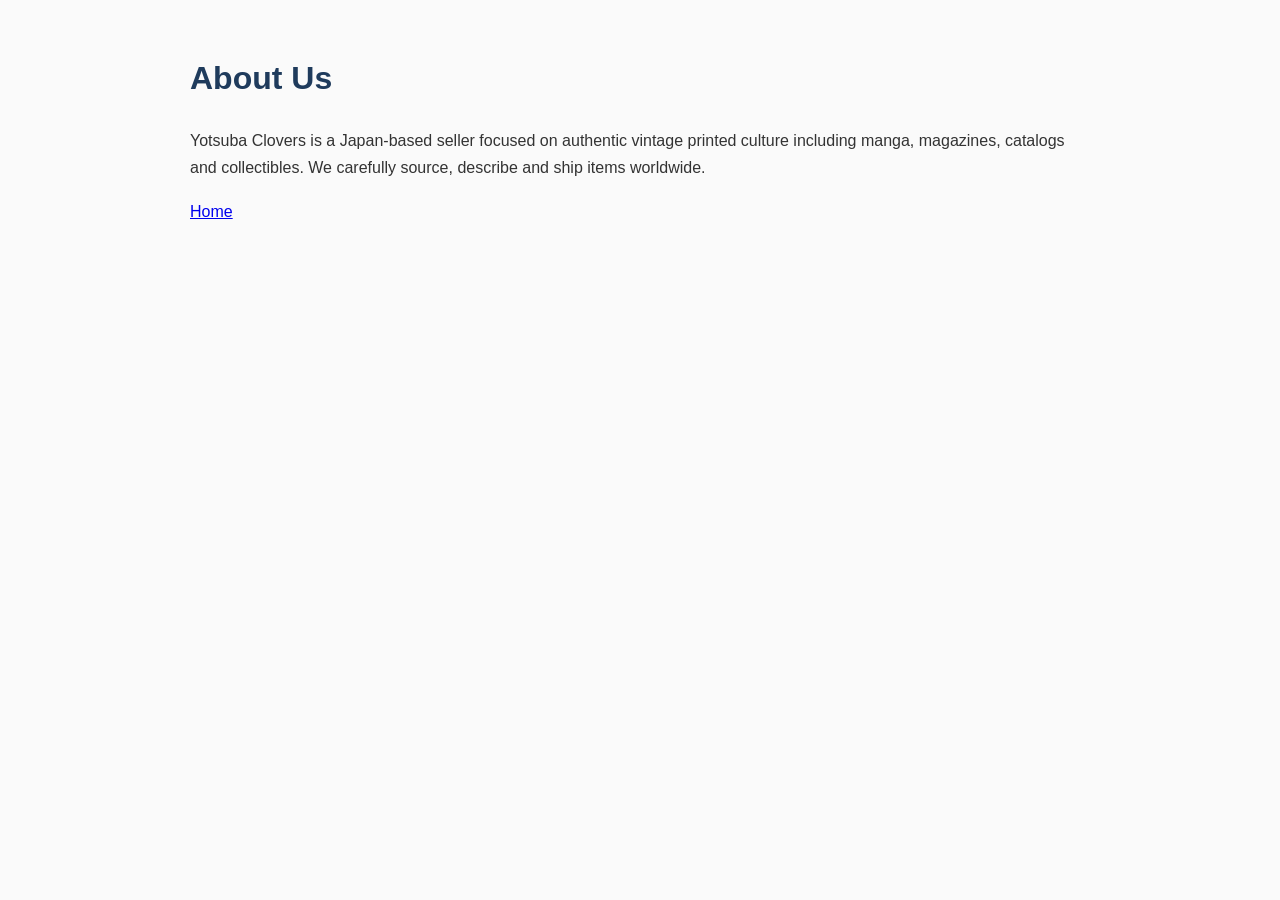
==== about.html @ 0b780a33 "Add files via upload" ====
<!DOCTYPE html><html lang="en"><head><meta charset="UTF-8"><link rel="stylesheet" href="style.css"><title>About</title></head><body><h1>About Us</h1><p>Yotsuba Clovers is a Japan-based seller focused on authentic vintage printed culture including manga, magazines, catalogs and collectibles. We carefully source, describe and ship items worldwide.</p><p><a href="index.html">Home</a></p></body></html>
---- style.css ----
body{font-family:Arial,sans-serif;max-width:900px;margin:auto;padding:30px;line-height:1.7;color:#333;background:#fafafa}header,footer{text-align:center}nav a{text-decoration:none;color:#0b5ed7;margin:0 8px}h1{color:#1f3b5c}main{background:#fff;padding:20px;border-radius:8px;box-shadow:0 1px 4px rgba(0,0,0,.08)}
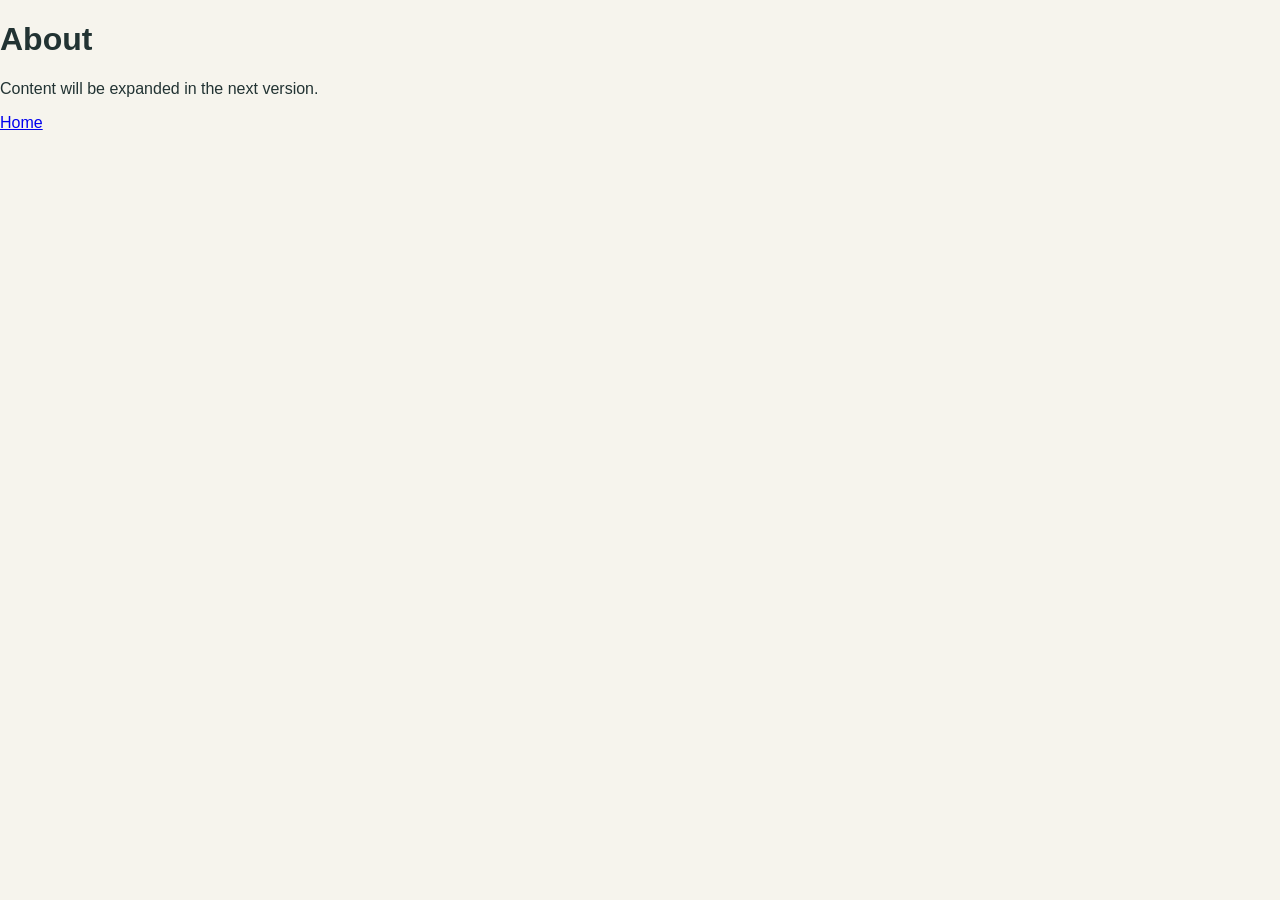
==== commit f88b4a6b: "Add files via upload" ====
--- a/about.html
+++ b/about.html
@@ -1 +1 @@
-<!DOCTYPE html><html lang="en"><head><meta charset="UTF-8"><link rel="stylesheet" href="style.css"><title>About</title></head><body><h1>About Us</h1><p>Yotsuba Clovers is a Japan-based seller focused on authentic vintage printed culture including manga, magazines, catalogs and collectibles. We carefully source, describe and ship items worldwide.</p><p><a href="index.html">Home</a></p></body></html>+<!doctype html><html><head><meta charset='utf-8'><link rel='stylesheet' href='style.css'></head><body><h1>About</h1><p>Content will be expanded in the next version.</p><p><a href='index.html'>Home</a></p></body></html>
--- a/style.css
+++ b/style.css
@@ -1 +1 @@
-body{font-family:Arial,sans-serif;max-width:900px;margin:auto;padding:30px;line-height:1.7;color:#333;background:#fafafa}header,footer{text-align:center}nav a{text-decoration:none;color:#0b5ed7;margin:0 8px}h1{color:#1f3b5c}main{background:#fff;padding:20px;border-radius:8px;box-shadow:0 1px 4px rgba(0,0,0,.08)}+body{font-family:Arial;background:#f6f4ed;color:#233;margin:0}header,footer{background:#1f4d3a;color:#fff;padding:20px;text-align:center}.hero{padding:50px;text-align:center}.cards{display:grid;grid-template-columns:repeat(auto-fit,minmax(220px,1fr));gap:15px;padding:20px}.card{background:#fff;padding:20px;border:1px solid #ddd}
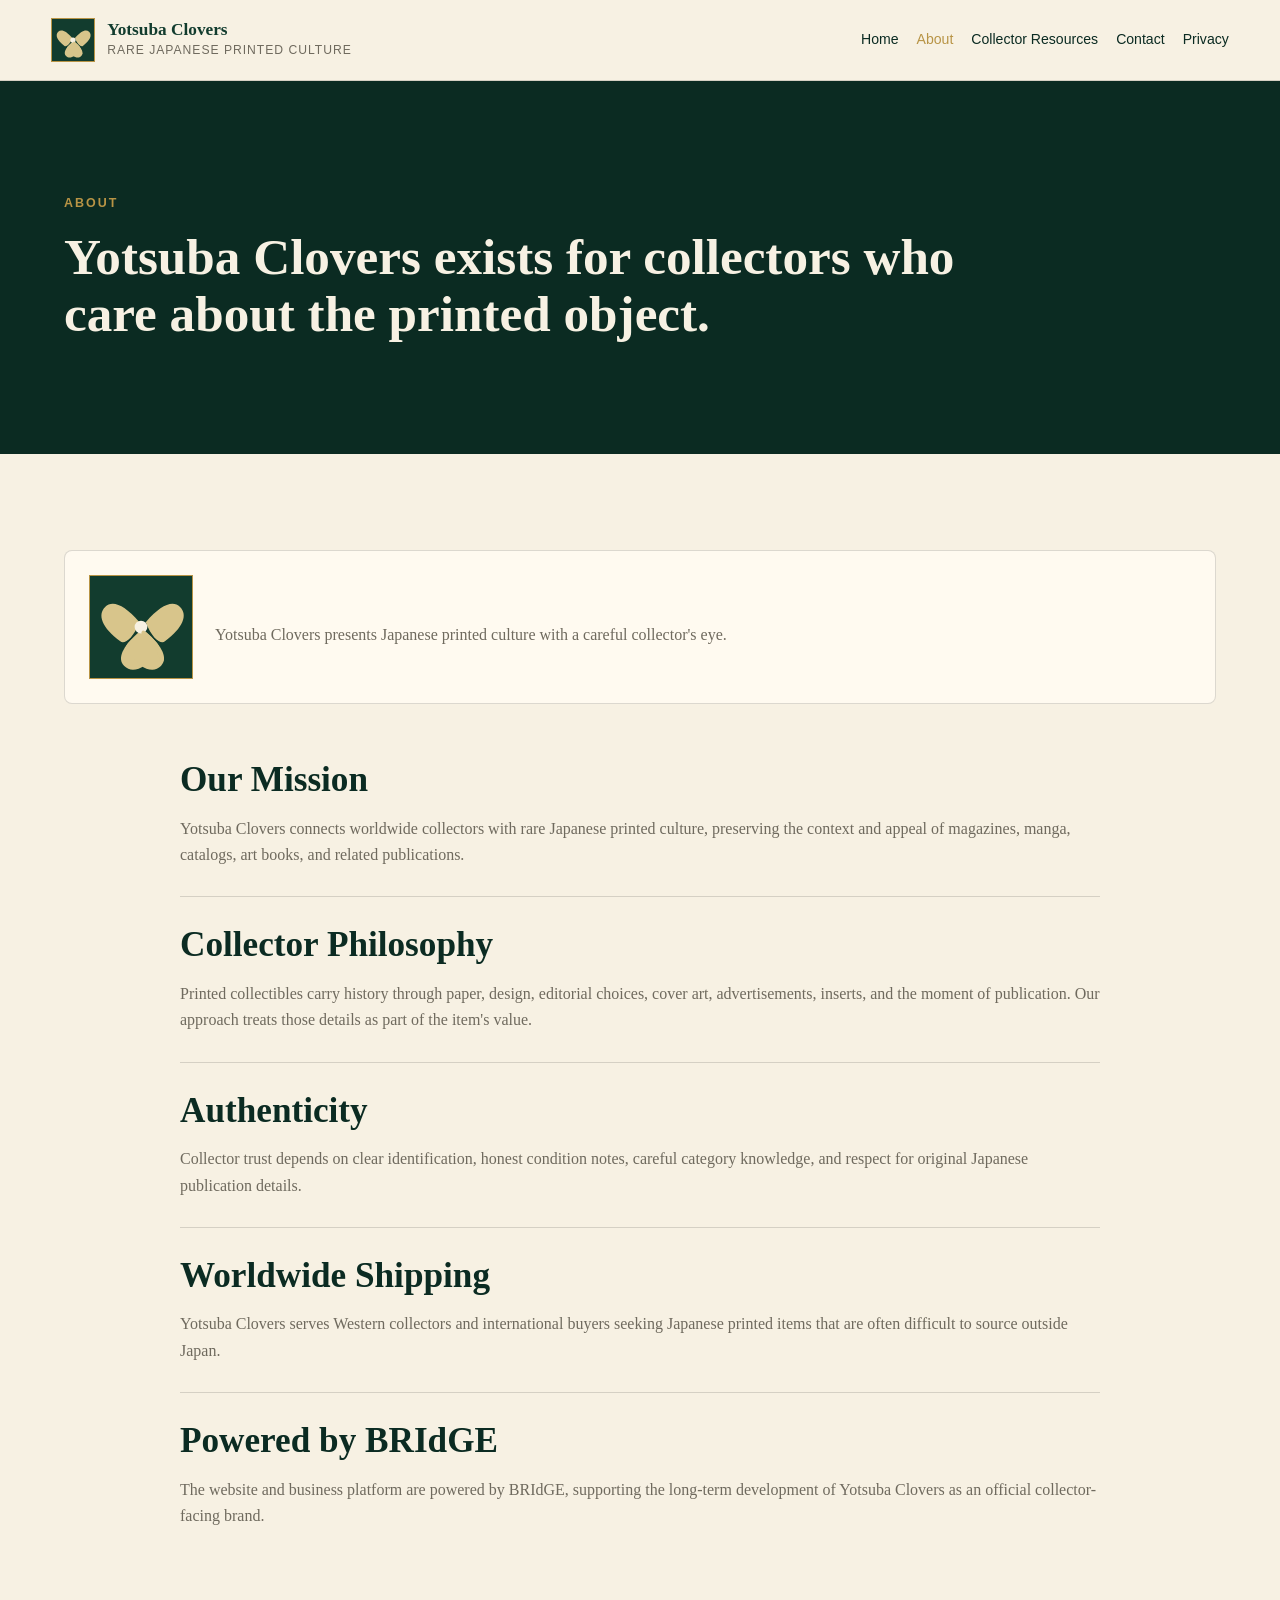
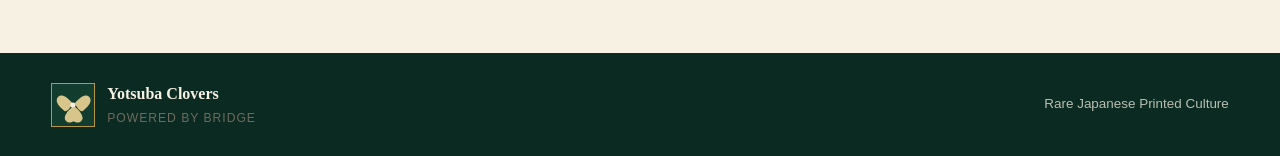
==== commit a85488d8: "Implement Yotsuba Clovers website v2" ====
--- a/about.html
+++ b/about.html
@@ -1 +1,93 @@
-<!doctype html><html><head><meta charset='utf-8'><link rel='stylesheet' href='style.css'></head><body><h1>About</h1><p>Content will be expanded in the next version.</p><p><a href='index.html'>Home</a></p></body></html>+<!DOCTYPE html>
+<html lang="en">
+<head>
+  <meta charset="UTF-8">
+  <meta name="viewport" content="width=device-width, initial-scale=1.0">
+  <title>About | Yotsuba Clovers</title>
+  <meta name="description" content="Learn about Yotsuba Clovers, its collector philosophy, authenticity standards, worldwide shipping focus, and BRIdGE platform foundation.">
+  <link rel="canonical" href="about.html">
+  <meta property="og:type" content="website">
+  <meta property="og:title" content="About | Yotsuba Clovers">
+  <meta property="og:description" content="The mission and collector philosophy behind Yotsuba Clovers.">
+  <meta property="og:url" content="about.html">
+  <meta property="og:site_name" content="Yotsuba Clovers">
+  <meta name="twitter:card" content="summary">
+  <meta name="twitter:title" content="About | Yotsuba Clovers">
+  <meta name="twitter:description" content="Collector philosophy, authenticity, worldwide shipping, and BRIdGE.">
+  <link rel="icon" href="assets/logo.svg" type="image/svg+xml">
+  <link rel="stylesheet" href="style.css">
+  <script type="application/ld+json">
+  {
+    "@context": "https://schema.org",
+    "@type": "AboutPage",
+    "name": "About Yotsuba Clovers",
+    "description": "About the mission, authenticity standards, and collector philosophy of Yotsuba Clovers."
+  }
+  </script>
+</head>
+<body>
+  <header class="site-header">
+    <a class="brand" href="index.html" aria-label="Yotsuba Clovers home">
+      <img class="logo-frame" src="assets/logo.svg" alt="">
+      <span>
+        <span class="brand-name">Yotsuba Clovers</span>
+        <span class="brand-tagline">Rare Japanese Printed Culture</span>
+      </span>
+    </a>
+    <nav class="site-nav" aria-label="Primary navigation">
+      <a href="index.html">Home</a>
+      <a href="about.html" aria-current="page">About</a>
+      <a href="collector-resources.html">Collector Resources</a>
+      <a href="contact.html">Contact</a>
+      <a href="privacy.html">Privacy</a>
+    </nav>
+  </header>
+
+  <main>
+    <section class="page-hero">
+      <p class="eyebrow">About</p>
+      <h1>Yotsuba Clovers exists for collectors who care about the printed object.</h1>
+    </section>
+
+    <section class="section">
+      <div class="about-logo-panel">
+        <img class="large-logo" src="assets/logo.svg" alt="Yotsuba Clovers four-leaf clover logo">
+        <p>Yotsuba Clovers presents Japanese printed culture with a careful collector's eye.</p>
+      </div>
+      <div class="feature-list">
+        <article>
+          <h2>Our Mission</h2>
+          <p>Yotsuba Clovers connects worldwide collectors with rare Japanese printed culture, preserving the context and appeal of magazines, manga, catalogs, art books, and related publications.</p>
+        </article>
+        <article>
+          <h2>Collector Philosophy</h2>
+          <p>Printed collectibles carry history through paper, design, editorial choices, cover art, advertisements, inserts, and the moment of publication. Our approach treats those details as part of the item's value.</p>
+        </article>
+        <article>
+          <h2>Authenticity</h2>
+          <p>Collector trust depends on clear identification, honest condition notes, careful category knowledge, and respect for original Japanese publication details.</p>
+        </article>
+        <article>
+          <h2>Worldwide Shipping</h2>
+          <p>Yotsuba Clovers serves Western collectors and international buyers seeking Japanese printed items that are often difficult to source outside Japan.</p>
+        </article>
+        <article>
+          <h2>Powered by BRIdGE</h2>
+          <p>The website and business platform are powered by BRIdGE, supporting the long-term development of Yotsuba Clovers as an official collector-facing brand.</p>
+        </article>
+      </div>
+    </section>
+  </main>
+
+  <footer class="site-footer">
+    <div class="footer-brand">
+      <img class="logo-frame" src="assets/logo.svg" alt="">
+      <span>
+        <strong>Yotsuba Clovers</strong>
+        <span>Powered by BRIdGE</span>
+      </span>
+    </div>
+    <p>Rare Japanese Printed Culture</p>
+  </footer>
+</body>
+</html>
--- a/style.css
+++ b/style.css
@@ -1 +1,355 @@
-body{font-family:Arial;background:#f6f4ed;color:#233;margin:0}header,footer{background:#1f4d3a;color:#fff;padding:20px;text-align:center}.hero{padding:50px;text-align:center}.cards{display:grid;grid-template-columns:repeat(auto-fit,minmax(220px,1fr));gap:15px;padding:20px}.card{background:#fff;padding:20px;border:1px solid #ddd}+:root {
+  --deep-green: #123c2e;
+  --green-ink: #0b2b22;
+  --antique-gold: #b89445;
+  --gold-soft: #d8c58b;
+  --ivory: #f7f1e3;
+  --ivory-deep: #eee4ce;
+  --dark-gray: #252522;
+  --muted-gray: #6f6a5e;
+  --paper: #fffaf0;
+  --line: rgba(37, 37, 34, 0.16);
+  --shadow: 0 18px 44px rgba(18, 60, 46, 0.13);
+}
+
+* {
+  box-sizing: border-box;
+}
+
+body {
+  margin: 0;
+  background: var(--ivory);
+  color: var(--dark-gray);
+  font-family: Georgia, "Times New Roman", serif;
+  line-height: 1.65;
+}
+
+a {
+  color: inherit;
+}
+
+.site-header {
+  display: flex;
+  align-items: center;
+  justify-content: space-between;
+  gap: 24px;
+  padding: 18px clamp(18px, 4vw, 56px);
+  background: rgba(247, 241, 227, 0.96);
+  border-bottom: 1px solid var(--line);
+  position: sticky;
+  top: 0;
+  z-index: 10;
+}
+
+.brand,
+.footer-brand {
+  display: inline-flex;
+  align-items: center;
+  gap: 12px;
+  text-decoration: none;
+}
+
+.logo-frame,
+.large-logo {
+  flex: 0 0 auto;
+  background: var(--deep-green);
+  border: 1px solid var(--antique-gold);
+  object-fit: cover;
+}
+
+.logo-frame {
+  width: 44px;
+  height: 44px;
+}
+
+.large-logo {
+  width: 104px;
+  height: 104px;
+}
+
+.brand-name {
+  display: block;
+  color: var(--deep-green);
+  font-size: 1.08rem;
+  font-weight: 700;
+  line-height: 1.2;
+}
+
+.brand-tagline,
+.footer-brand span span {
+  display: block;
+  color: var(--muted-gray);
+  font-family: Arial, sans-serif;
+  font-size: 0.76rem;
+  letter-spacing: 0.08em;
+  text-transform: uppercase;
+}
+
+.site-nav {
+  display: flex;
+  align-items: center;
+  justify-content: flex-end;
+  flex-wrap: wrap;
+  gap: 8px 18px;
+  font-family: Arial, sans-serif;
+  font-size: 0.88rem;
+}
+
+.site-nav a {
+  color: var(--green-ink);
+  text-decoration: none;
+}
+
+.site-nav a[aria-current="page"] {
+  color: var(--antique-gold);
+}
+
+.hero {
+  min-height: 72vh;
+  display: grid;
+  align-items: center;
+  padding: clamp(64px, 10vw, 120px) clamp(18px, 5vw, 72px);
+  color: var(--ivory);
+  background:
+    linear-gradient(rgba(11, 43, 34, 0.82), rgba(11, 43, 34, 0.86)),
+    repeating-linear-gradient(90deg, rgba(216, 197, 139, 0.15) 0 1px, transparent 1px 88px),
+    var(--deep-green);
+}
+
+.hero-inner {
+  max-width: 920px;
+}
+
+.eyebrow {
+  margin: 0 0 14px;
+  color: var(--antique-gold);
+  font-family: Arial, sans-serif;
+  font-size: 0.78rem;
+  font-weight: 700;
+  letter-spacing: 0.16em;
+  text-transform: uppercase;
+}
+
+h1,
+h2,
+h3,
+p {
+  overflow-wrap: anywhere;
+}
+
+h1,
+h2,
+h3 {
+  margin: 0;
+  color: var(--green-ink);
+  line-height: 1.12;
+  font-weight: 600;
+}
+
+.hero h1 {
+  color: var(--ivory);
+  max-width: 820px;
+  font-size: clamp(3rem, 8vw, 6.6rem);
+}
+
+.hero-copy {
+  max-width: 660px;
+  margin: 26px 0 0;
+  color: rgba(247, 241, 227, 0.88);
+  font-size: clamp(1.08rem, 2vw, 1.35rem);
+}
+
+.section {
+  padding: clamp(54px, 8vw, 96px) clamp(18px, 5vw, 72px);
+}
+
+.intro-section {
+  background: var(--paper);
+}
+
+.section-grid {
+  display: grid;
+  grid-template-columns: minmax(0, 0.85fr) minmax(0, 1fr);
+  gap: clamp(28px, 5vw, 72px);
+  max-width: 1180px;
+  margin: 0 auto;
+}
+
+.section h2,
+.page-hero h1 {
+  font-size: clamp(2rem, 4vw, 4rem);
+}
+
+.prose p,
+.policy p,
+.resource-article p,
+.feature-list p,
+.contact-item p,
+.collection-card p,
+.about-logo-panel p {
+  margin: 16px 0 0;
+  color: var(--muted-gray);
+  font-size: 1rem;
+}
+
+.section-heading {
+  max-width: 1180px;
+  margin: 0 auto 30px;
+}
+
+.collection-grid,
+.contact-grid {
+  display: grid;
+  grid-template-columns: repeat(3, minmax(0, 1fr));
+  gap: 18px;
+  max-width: 1180px;
+  margin: 0 auto;
+}
+
+.collection-card,
+.contact-item {
+  min-height: 250px;
+  padding: 26px;
+  background: var(--paper);
+  border: 1px solid var(--line);
+  border-radius: 8px;
+  box-shadow: var(--shadow);
+}
+
+.card-kicker,
+.placeholder {
+  display: inline-block;
+  color: var(--antique-gold);
+  font-family: Arial, sans-serif;
+  font-size: 0.72rem;
+  font-weight: 700;
+  letter-spacing: 0.12em;
+  text-transform: uppercase;
+}
+
+.collection-card h3,
+.contact-item h2 {
+  margin-top: 16px;
+  font-size: 1.45rem;
+}
+
+.page-hero {
+  padding: clamp(54px, 9vw, 112px) clamp(18px, 5vw, 72px);
+  background: var(--green-ink);
+}
+
+.page-hero h1 {
+  max-width: 960px;
+  color: var(--ivory);
+}
+
+.about-logo-panel {
+  max-width: 1180px;
+  margin: 0 auto 28px;
+  display: flex;
+  align-items: center;
+  gap: 22px;
+  padding: 24px;
+  background: var(--paper);
+  border: 1px solid var(--line);
+  border-radius: 8px;
+}
+
+.feature-list,
+.article-list,
+.policy {
+  max-width: 920px;
+  margin: 0 auto;
+}
+
+.feature-list article,
+.resource-article,
+.policy {
+  padding: 28px 0;
+  border-top: 1px solid var(--line);
+}
+
+.feature-list article:first-child,
+.resource-article:first-child {
+  border-top: 0;
+}
+
+.feature-list h2,
+.resource-article h2,
+.policy h2 {
+  font-size: clamp(1.5rem, 3vw, 2.2rem);
+}
+
+.placeholder {
+  margin-top: 22px;
+  padding-top: 14px;
+  border-top: 1px solid var(--line);
+  width: 100%;
+}
+
+.site-footer {
+  display: flex;
+  align-items: center;
+  justify-content: space-between;
+  gap: 20px;
+  padding: 28px clamp(18px, 4vw, 56px);
+  color: var(--ivory);
+  background: var(--green-ink);
+}
+
+.site-footer p {
+  margin: 0;
+  color: rgba(247, 241, 227, 0.74);
+  font-family: Arial, sans-serif;
+  font-size: 0.84rem;
+}
+
+.site-footer .logo-frame {
+  background: transparent;
+}
+
+.site-footer strong {
+  display: block;
+}
+
+@media (max-width: 900px) {
+  .site-header,
+  .site-footer {
+    align-items: flex-start;
+    flex-direction: column;
+  }
+
+  .site-nav {
+    justify-content: flex-start;
+  }
+
+  .section-grid,
+  .collection-grid,
+  .contact-grid {
+    grid-template-columns: 1fr;
+  }
+
+  .collection-card,
+  .contact-item {
+    min-height: auto;
+  }
+}
+
+@media (max-width: 560px) {
+  .site-header {
+    position: static;
+  }
+
+  .brand {
+    align-items: flex-start;
+  }
+
+  .hero {
+    min-height: 66vh;
+  }
+
+  .about-logo-panel {
+    align-items: flex-start;
+    flex-direction: column;
+  }
+}
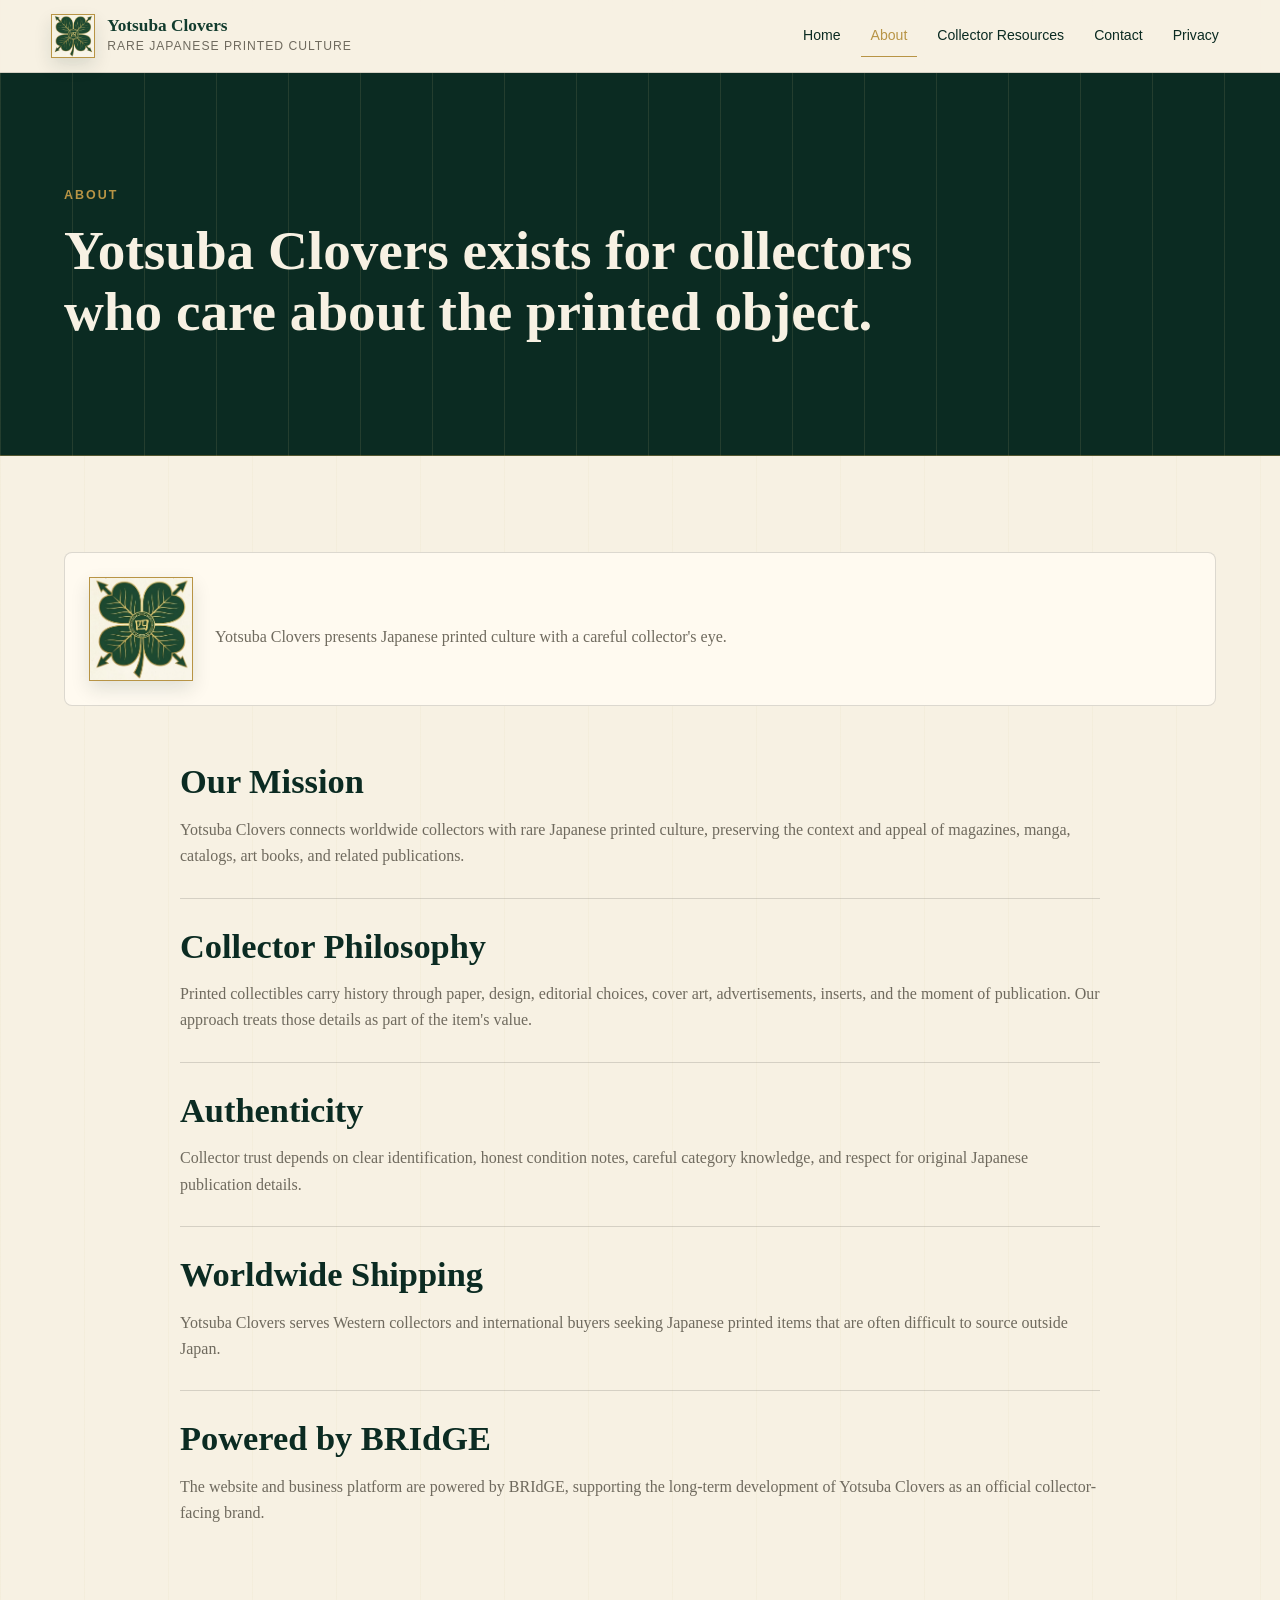
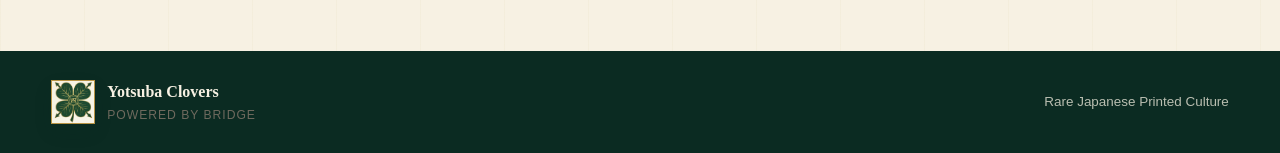
==== commit 8e43a84e: "Polish premium collector brand presentation" ====
--- a/about.html
+++ b/about.html
@@ -14,7 +14,7 @@
   <meta name="twitter:card" content="summary">
   <meta name="twitter:title" content="About | Yotsuba Clovers">
   <meta name="twitter:description" content="Collector philosophy, authenticity, worldwide shipping, and BRIdGE.">
-  <link rel="icon" href="assets/logo.svg" type="image/svg+xml">
+  <link rel="icon" href="assets/logo.png" type="image/png">
   <link rel="stylesheet" href="style.css">
   <script type="application/ld+json">
   {
@@ -28,7 +28,7 @@
 <body>
   <header class="site-header">
     <a class="brand" href="index.html" aria-label="Yotsuba Clovers home">
-      <img class="logo-frame" src="assets/logo.svg" alt="">
+      <img class="logo-frame" src="assets/logo.png" alt="">
       <span>
         <span class="brand-name">Yotsuba Clovers</span>
         <span class="brand-tagline">Rare Japanese Printed Culture</span>
@@ -51,7 +51,7 @@
 
     <section class="section">
       <div class="about-logo-panel">
-        <img class="large-logo" src="assets/logo.svg" alt="Yotsuba Clovers four-leaf clover logo">
+        <img class="large-logo" src="assets/logo.png" alt="Yotsuba Clovers four-leaf clover logo">
         <p>Yotsuba Clovers presents Japanese printed culture with a careful collector's eye.</p>
       </div>
       <div class="feature-list">
@@ -81,7 +81,7 @@
 
   <footer class="site-footer">
     <div class="footer-brand">
-      <img class="logo-frame" src="assets/logo.svg" alt="">
+      <img class="logo-frame" src="assets/logo.png" alt="">
       <span>
         <strong>Yotsuba Clovers</strong>
         <span>Powered by BRIdGE</span>
--- a/style.css
+++ b/style.css
@@ -9,7 +9,9 @@
   --muted-gray: #6f6a5e;
   --paper: #fffaf0;
   --line: rgba(37, 37, 34, 0.16);
-  --shadow: 0 18px 44px rgba(18, 60, 46, 0.13);
+  --line-strong: rgba(184, 148, 69, 0.42);
+  --shadow: 0 22px 50px rgba(18, 60, 46, 0.16);
+  --max: 1180px;
 }
 
 * {
@@ -18,7 +20,9 @@
 
 body {
   margin: 0;
-  background: var(--ivory);
+  background:
+    linear-gradient(90deg, rgba(184, 148, 69, 0.045) 1px, transparent 1px) 0 0 / 84px 84px,
+    linear-gradient(var(--ivory), var(--ivory));
   color: var(--dark-gray);
   font-family: Georgia, "Times New Roman", serif;
   line-height: 1.65;
@@ -33,9 +37,10 @@
   align-items: center;
   justify-content: space-between;
   gap: 24px;
-  padding: 18px clamp(18px, 4vw, 56px);
-  background: rgba(247, 241, 227, 0.96);
+  padding: 14px clamp(18px, 4vw, 56px);
+  background: rgba(247, 241, 227, 0.94);
   border-bottom: 1px solid var(--line);
+  backdrop-filter: blur(18px);
   position: sticky;
   top: 0;
   z-index: 10;
@@ -55,6 +60,7 @@
   background: var(--deep-green);
   border: 1px solid var(--antique-gold);
   object-fit: cover;
+  box-shadow: 0 8px 18px rgba(11, 43, 34, 0.12);
 }
 
 .logo-frame {
@@ -90,7 +96,7 @@
   align-items: center;
   justify-content: flex-end;
   flex-wrap: wrap;
-  gap: 8px 18px;
+  gap: 6px 10px;
   font-family: Arial, sans-serif;
   font-size: 0.88rem;
 }
@@ -98,25 +104,63 @@
 .site-nav a {
   color: var(--green-ink);
   text-decoration: none;
+  padding: 9px 10px;
+  border-bottom: 1px solid transparent;
 }
 
 .site-nav a[aria-current="page"] {
   color: var(--antique-gold);
+  border-color: currentColor;
+}
+
+.site-nav a:hover {
+  color: var(--antique-gold);
 }
 
 .hero {
-  min-height: 72vh;
+  min-height: calc(100vh - 73px);
   display: grid;
   align-items: center;
+  position: relative;
+  overflow: hidden;
   padding: clamp(64px, 10vw, 120px) clamp(18px, 5vw, 72px);
   color: var(--ivory);
+  background: var(--green-ink);
+}
+
+.hero::before,
+.hero::after {
+  content: "";
+  position: absolute;
+  inset: 0;
+  pointer-events: none;
+}
+
+.hero::before {
+  z-index: 1;
   background:
-    linear-gradient(rgba(11, 43, 34, 0.82), rgba(11, 43, 34, 0.86)),
-    repeating-linear-gradient(90deg, rgba(216, 197, 139, 0.15) 0 1px, transparent 1px 88px),
-    var(--deep-green);
+    linear-gradient(90deg, rgba(11, 43, 34, 0.96) 0%, rgba(11, 43, 34, 0.82) 38%, rgba(11, 43, 34, 0.28) 76%),
+    linear-gradient(0deg, rgba(11, 43, 34, 0.72), rgba(11, 43, 34, 0.06) 42%);
+}
+
+.hero::after {
+  z-index: 2;
+  border: 1px solid rgba(216, 197, 139, 0.28);
+  inset: clamp(16px, 2vw, 28px);
+}
+
+.hero-image {
+  position: absolute;
+  inset: 0;
+  width: 100%;
+  height: 100%;
+  object-fit: cover;
+  object-position: center right;
 }
 
 .hero-inner {
+  position: relative;
+  z-index: 3;
   max-width: 920px;
 }
 
@@ -148,15 +192,53 @@
 
 .hero h1 {
   color: var(--ivory);
-  max-width: 820px;
-  font-size: clamp(3rem, 8vw, 6.6rem);
+  max-width: 860px;
+  font-size: 6.8rem;
+  letter-spacing: 0;
 }
 
 .hero-copy {
-  max-width: 660px;
+  max-width: 620px;
   margin: 26px 0 0;
   color: rgba(247, 241, 227, 0.88);
-  font-size: clamp(1.08rem, 2vw, 1.35rem);
+  font-size: 1.28rem;
+}
+
+.hero-proof {
+  display: grid;
+  grid-template-columns: repeat(3, minmax(0, 1fr));
+  gap: 1px;
+  width: min(760px, 100%);
+  margin: clamp(34px, 6vw, 72px) 0 0;
+  background: rgba(216, 197, 139, 0.28);
+  border: 1px solid rgba(216, 197, 139, 0.34);
+}
+
+.hero-proof div {
+  min-width: 0;
+  padding: 18px;
+  background: rgba(11, 43, 34, 0.58);
+}
+
+.hero-proof dt,
+.hero-proof dd {
+  margin: 0;
+}
+
+.hero-proof dt {
+  color: var(--gold-soft);
+  font-family: Arial, sans-serif;
+  font-size: 0.7rem;
+  font-weight: 700;
+  letter-spacing: 0.14em;
+  text-transform: uppercase;
+}
+
+.hero-proof dd {
+  margin-top: 6px;
+  color: var(--ivory);
+  font-size: 0.96rem;
+  line-height: 1.35;
 }
 
 .section {
@@ -164,20 +246,24 @@
 }
 
 .intro-section {
-  background: var(--paper);
+  position: relative;
+  background:
+    linear-gradient(180deg, rgba(255, 250, 240, 0.96), rgba(255, 250, 240, 0.88)),
+    var(--paper);
+  border-bottom: 1px solid var(--line);
 }
 
 .section-grid {
   display: grid;
   grid-template-columns: minmax(0, 0.85fr) minmax(0, 1fr);
   gap: clamp(28px, 5vw, 72px);
-  max-width: 1180px;
+  max-width: var(--max);
   margin: 0 auto;
 }
 
 .section h2,
 .page-hero h1 {
-  font-size: clamp(2rem, 4vw, 4rem);
+  font-size: 3.45rem;
 }
 
 .prose p,
@@ -193,7 +279,7 @@
 }
 
 .section-heading {
-  max-width: 1180px;
+  max-width: var(--max);
   margin: 0 auto 30px;
 }
 
@@ -201,19 +287,33 @@
 .contact-grid {
   display: grid;
   grid-template-columns: repeat(3, minmax(0, 1fr));
-  gap: 18px;
-  max-width: 1180px;
+  gap: 1px;
+  max-width: var(--max);
   margin: 0 auto;
+  background: var(--line-strong);
+  border: 1px solid var(--line-strong);
+  box-shadow: var(--shadow);
 }
 
 .collection-card,
 .contact-item {
+  position: relative;
+  overflow: hidden;
   min-height: 250px;
-  padding: 26px;
+  padding: 30px;
   background: var(--paper);
-  border: 1px solid var(--line);
-  border-radius: 8px;
-  box-shadow: var(--shadow);
+  border: 0;
+  border-radius: 0;
+  box-shadow: none;
+}
+
+.collection-card::before {
+  content: "";
+  display: block;
+  width: 42px;
+  height: 2px;
+  margin-bottom: 24px;
+  background: var(--antique-gold);
 }
 
 .card-kicker,
@@ -233,9 +333,23 @@
   font-size: 1.45rem;
 }
 
+.card-mark {
+  position: absolute;
+  right: 24px;
+  bottom: 18px;
+  color: rgba(184, 148, 69, 0.18);
+  font-family: Georgia, "Times New Roman", serif;
+  font-size: 3.7rem;
+  line-height: 1;
+}
+
 .page-hero {
+  position: relative;
   padding: clamp(54px, 9vw, 112px) clamp(18px, 5vw, 72px);
-  background: var(--green-ink);
+  background:
+    linear-gradient(90deg, rgba(216, 197, 139, 0.12) 1px, transparent 1px) 0 0 / 72px 72px,
+    var(--green-ink);
+  border-bottom: 1px solid var(--line-strong);
 }
 
 .page-hero h1 {
@@ -244,7 +358,7 @@
 }
 
 .about-logo-panel {
-  max-width: 1180px;
+  max-width: var(--max);
   margin: 0 auto 28px;
   display: flex;
   align-items: center;
@@ -277,7 +391,7 @@
 .feature-list h2,
 .resource-article h2,
 .policy h2 {
-  font-size: clamp(1.5rem, 3vw, 2.2rem);
+  font-size: 2.15rem;
 }
 
 .placeholder {
@@ -329,6 +443,26 @@
     grid-template-columns: 1fr;
   }
 
+  .hero {
+    min-height: auto;
+  }
+
+  .hero h1 {
+    font-size: 4.6rem;
+  }
+
+  .hero-copy {
+    font-size: 1.16rem;
+  }
+
+  .hero::before {
+    background: linear-gradient(rgba(11, 43, 34, 0.88), rgba(11, 43, 34, 0.78));
+  }
+
+  .hero-proof {
+    grid-template-columns: 1fr;
+  }
+
   .collection-card,
   .contact-item {
     min-height: auto;
@@ -348,6 +482,21 @@
     min-height: 66vh;
   }
 
+  .hero h1 {
+    font-size: 3.05rem;
+  }
+
+  .section h2,
+  .page-hero h1 {
+    font-size: 2.3rem;
+  }
+
+  .feature-list h2,
+  .resource-article h2,
+  .policy h2 {
+    font-size: 1.72rem;
+  }
+
   .about-logo-panel {
     align-items: flex-start;
     flex-direction: column;
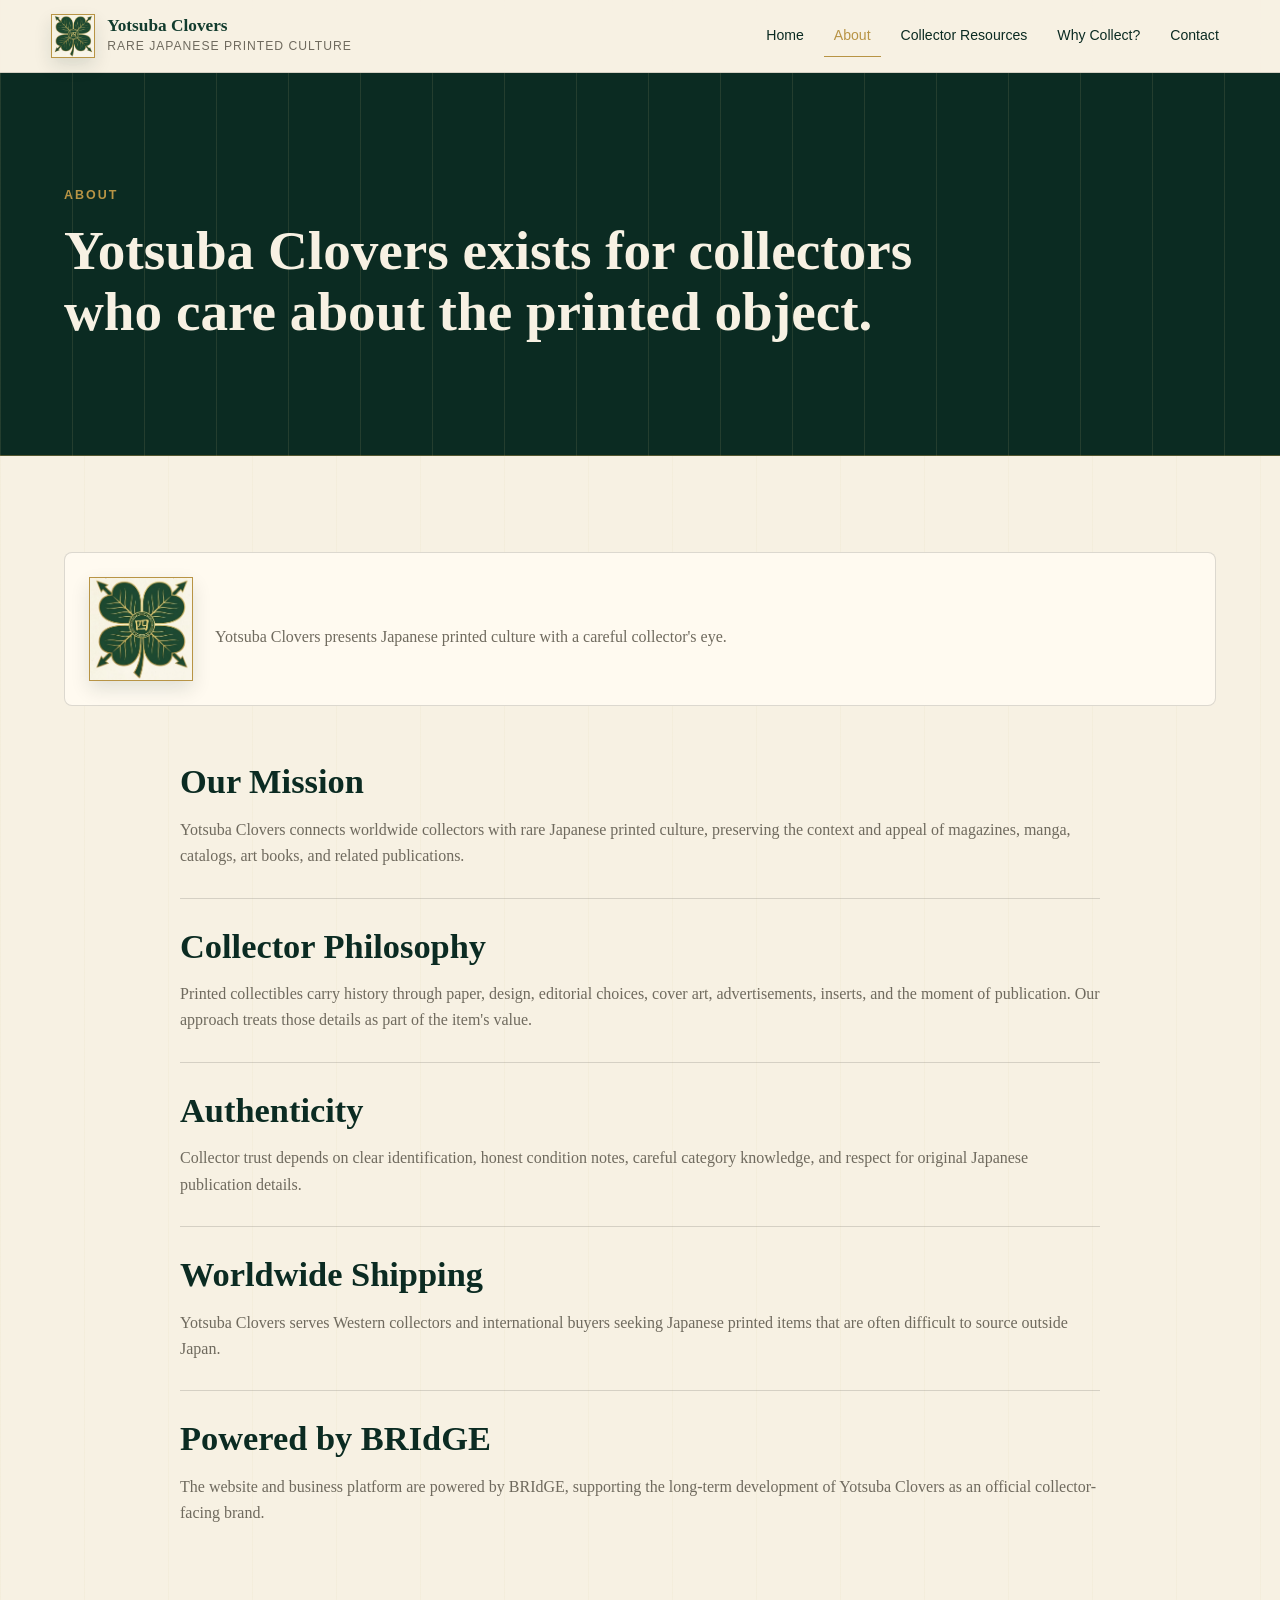
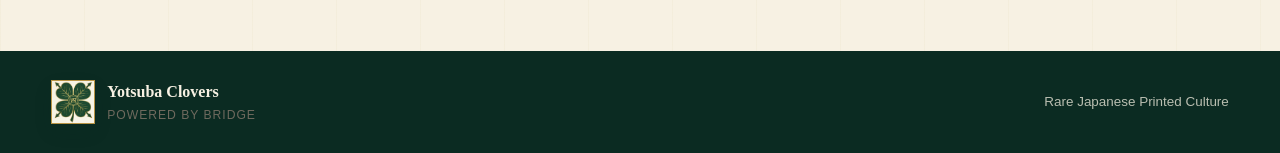
==== commit e2331088: "Add Japanese print culture collector guide" ====
--- a/about.html
+++ b/about.html
@@ -38,8 +38,8 @@
       <a href="index.html">Home</a>
       <a href="about.html" aria-current="page">About</a>
       <a href="collector-resources.html">Collector Resources</a>
+      <a href="why-collect-japanese-printed-culture.html">Why Collect?</a>
       <a href="contact.html">Contact</a>
-      <a href="privacy.html">Privacy</a>
     </nav>
   </header>
 
--- a/style.css
+++ b/style.css
@@ -371,27 +371,38 @@
 
 .feature-list,
 .article-list,
-.policy {
+.policy,
+.longform {
   max-width: 920px;
   margin: 0 auto;
 }
 
 .feature-list article,
 .resource-article,
-.policy {
+.policy,
+.longform section {
   padding: 28px 0;
   border-top: 1px solid var(--line);
 }
 
 .feature-list article:first-child,
-.resource-article:first-child {
+.resource-article:first-child,
+.longform section:first-of-type {
   border-top: 0;
 }
 
 .feature-list h2,
 .resource-article h2,
-.policy h2 {
+.policy h2,
+.longform h2 {
   font-size: 2.15rem;
+}
+
+.lead {
+  margin: 0 0 18px;
+  color: var(--green-ink);
+  font-size: 1.28rem;
+  line-height: 1.58;
 }
 
 .placeholder {
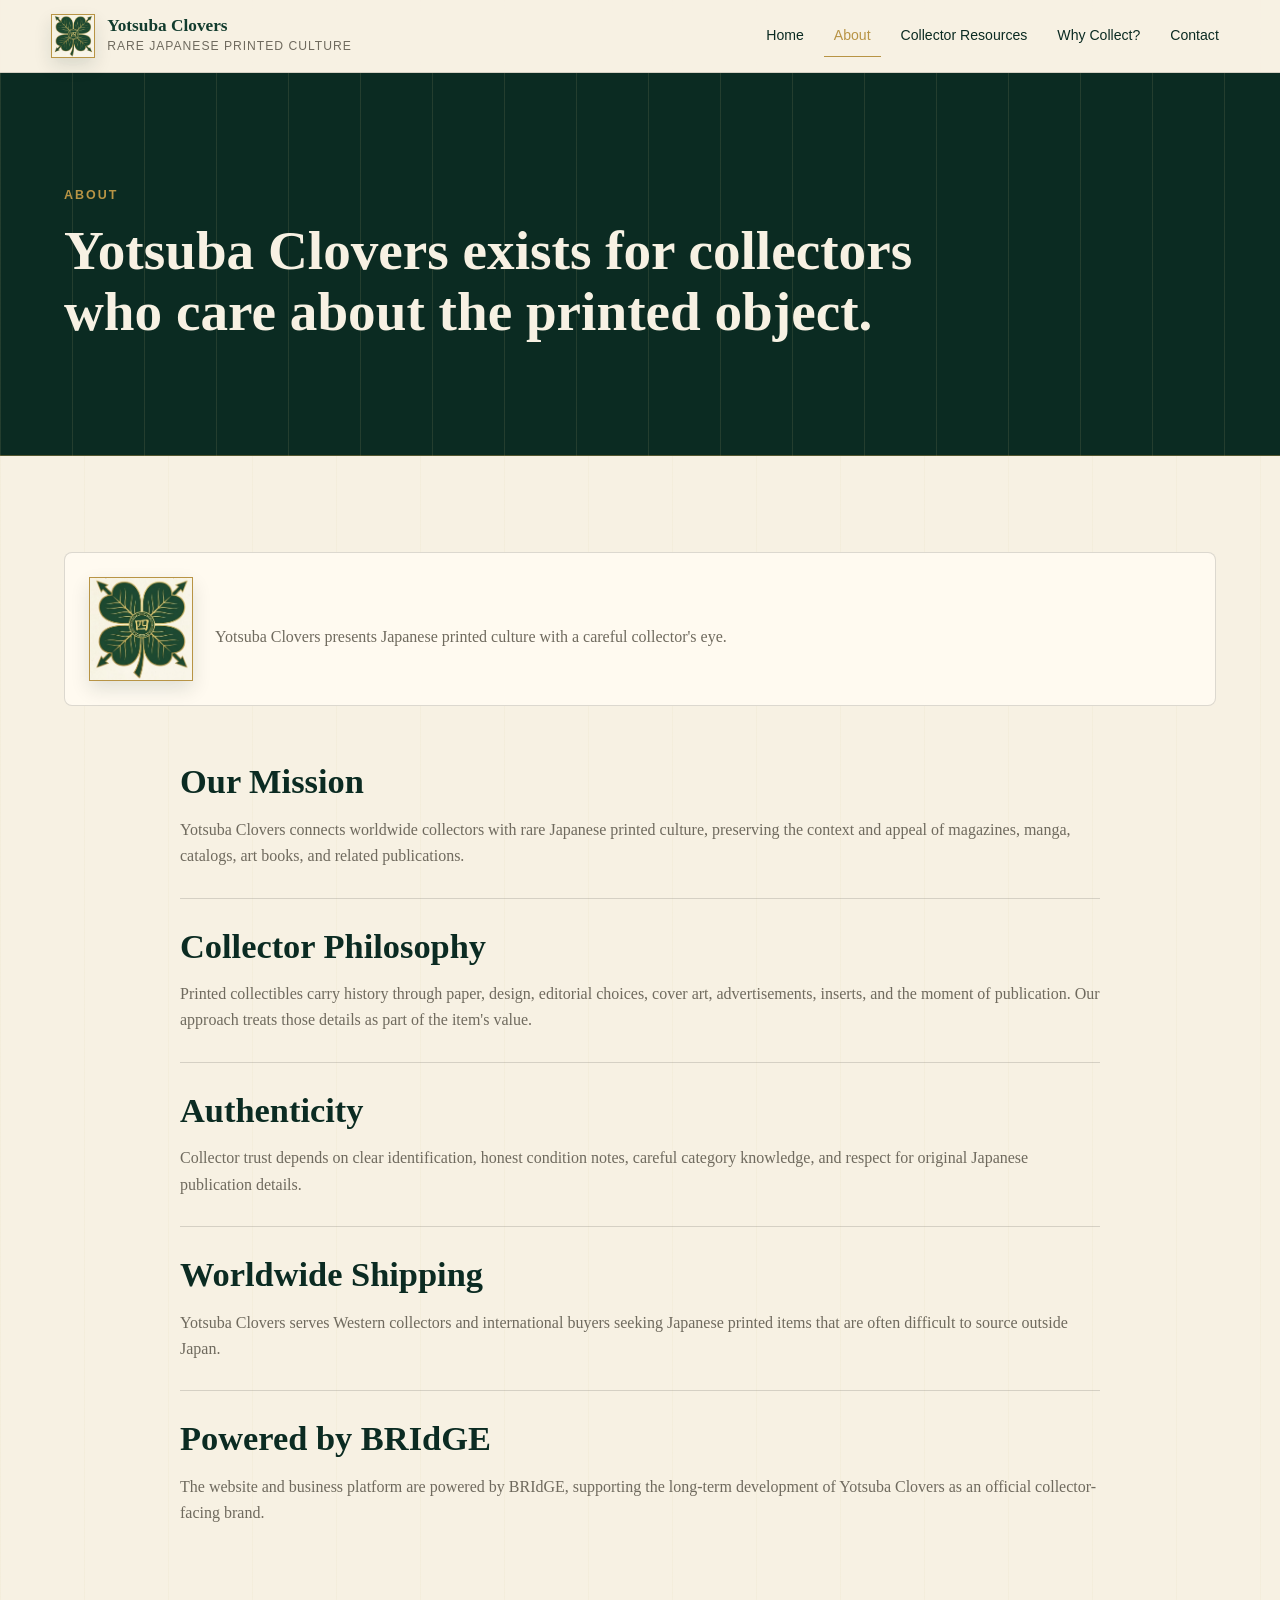
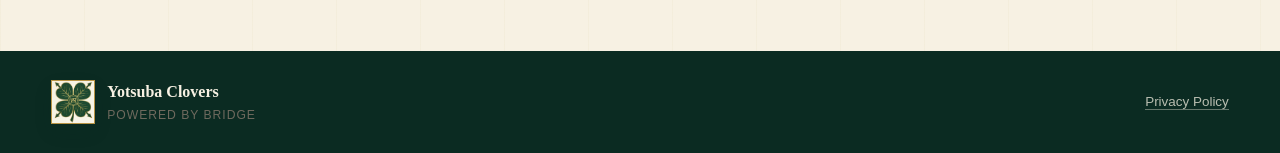
==== commit abc2e9da: "Polish SEO metadata and privacy access" ====
--- a/about.html
+++ b/about.html
@@ -11,9 +11,11 @@
   <meta property="og:description" content="The mission and collector philosophy behind Yotsuba Clovers.">
   <meta property="og:url" content="about.html">
   <meta property="og:site_name" content="Yotsuba Clovers">
-  <meta name="twitter:card" content="summary">
+  <meta property="og:image" content="assets/hero-printed-culture.png">
+  <meta name="twitter:card" content="summary_large_image">
   <meta name="twitter:title" content="About | Yotsuba Clovers">
   <meta name="twitter:description" content="Collector philosophy, authenticity, worldwide shipping, and BRIdGE.">
+  <meta name="twitter:image" content="assets/hero-printed-culture.png">
   <link rel="icon" href="assets/logo.png" type="image/png">
   <link rel="stylesheet" href="style.css">
   <script type="application/ld+json">
@@ -87,7 +89,7 @@
         <span>Powered by BRIdGE</span>
       </span>
     </div>
-    <p>Rare Japanese Printed Culture</p>
+    <p><a href="privacy.html">Privacy Policy</a></p>
   </footer>
 </body>
 </html>
--- a/style.css
+++ b/style.css
@@ -106,6 +106,7 @@
   text-decoration: none;
   padding: 9px 10px;
   border-bottom: 1px solid transparent;
+  transition: color 180ms ease, border-color 180ms ease;
 }
 
 .site-nav a[aria-current="page"] {
@@ -261,6 +262,38 @@
   margin: 0 auto;
 }
 
+.story-grid {
+  display: grid;
+  grid-template-columns: repeat(4, minmax(0, 1fr));
+  gap: 1px;
+  max-width: var(--max);
+  margin: clamp(34px, 6vw, 64px) auto 0;
+  background: var(--line);
+  border: 1px solid var(--line);
+}
+
+.story-card {
+  padding: 24px;
+  background: rgba(255, 250, 240, 0.82);
+}
+
+.story-card span,
+.trust-item span {
+  color: var(--antique-gold);
+  font-family: Arial, sans-serif;
+  font-size: 0.74rem;
+  font-weight: 700;
+  letter-spacing: 0.16em;
+}
+
+.story-card h3,
+.trust-item h3,
+.showcase-card h3,
+.future-card h3 {
+  margin-top: 14px;
+  font-size: 1.35rem;
+}
+
 .section h2,
 .page-hero h1 {
   font-size: 3.45rem;
@@ -272,7 +305,11 @@
 .feature-list p,
 .contact-item p,
 .collection-card p,
-.about-logo-panel p {
+.about-logo-panel p,
+.story-card p,
+.showcase-card p,
+.trust-item p,
+.future-card p {
   margin: 16px 0 0;
   color: var(--muted-gray);
   font-size: 1rem;
@@ -284,7 +321,8 @@
 }
 
 .collection-grid,
-.contact-grid {
+.contact-grid,
+.resource-grid {
   display: grid;
   grid-template-columns: repeat(3, minmax(0, 1fr));
   gap: 1px;
@@ -296,7 +334,10 @@
 }
 
 .collection-card,
-.contact-item {
+.contact-item,
+.showcase-card,
+.future-card,
+.resource-card {
   position: relative;
   overflow: hidden;
   min-height: 250px;
@@ -307,13 +348,37 @@
   box-shadow: none;
 }
 
-.collection-card::before {
+.collection-card::before,
+.showcase-card::before,
+.future-card::before,
+.resource-card::before {
   content: "";
   display: block;
   width: 42px;
   height: 2px;
   margin-bottom: 24px;
   background: var(--antique-gold);
+}
+
+.collection-card,
+.showcase-card,
+.future-card,
+.contact-item,
+.story-card,
+.trust-item,
+.resource-card {
+  transition: transform 180ms ease, background-color 180ms ease, box-shadow 180ms ease;
+}
+
+.collection-card:hover,
+.showcase-card:hover,
+.future-card:hover,
+.contact-item:hover,
+.story-card:hover,
+.trust-item:hover,
+.resource-card:hover {
+  transform: translateY(-3px);
+  background: #fffdf6;
 }
 
 .card-kicker,
@@ -341,6 +406,63 @@
   font-family: Georgia, "Times New Roman", serif;
   font-size: 3.7rem;
   line-height: 1;
+}
+
+.archive-section {
+  background:
+    linear-gradient(180deg, rgba(18, 60, 46, 0.94), rgba(11, 43, 34, 0.98)),
+    var(--green-ink);
+  color: var(--ivory);
+}
+
+.archive-section h2 {
+  color: var(--ivory);
+}
+
+.showcase-grid,
+.future-grid {
+  display: grid;
+  grid-template-columns: repeat(5, minmax(0, 1fr));
+  gap: 1px;
+  max-width: var(--max);
+  margin: 0 auto;
+  background: rgba(216, 197, 139, 0.34);
+  border: 1px solid rgba(216, 197, 139, 0.34);
+}
+
+.showcase-card {
+  min-height: 320px;
+  background: rgba(255, 250, 240, 0.94);
+}
+
+.trust-section {
+  background: var(--paper);
+  border-top: 1px solid var(--line);
+  border-bottom: 1px solid var(--line);
+}
+
+.trust-grid {
+  display: grid;
+  grid-template-columns: repeat(2, minmax(0, 1fr));
+  gap: 1px;
+  background: var(--line);
+  border: 1px solid var(--line);
+}
+
+.trust-item {
+  padding: 24px;
+  background: var(--ivory);
+}
+
+.future-grid {
+  grid-template-columns: repeat(3, minmax(0, 1fr));
+  background: var(--line-strong);
+  border-color: var(--line-strong);
+  box-shadow: var(--shadow);
+}
+
+.future-card {
+  min-height: 270px;
 }
 
 .page-hero {
@@ -377,6 +499,47 @@
   margin: 0 auto;
 }
 
+.resource-hub {
+  background: var(--ivory);
+}
+
+.resource-card h2 {
+  margin-top: 16px;
+  font-size: 1.72rem;
+}
+
+.resource-feature {
+  max-width: var(--max);
+  margin: clamp(30px, 5vw, 56px) auto 0;
+  padding: 34px;
+  background: var(--green-ink);
+  color: var(--ivory);
+  border: 1px solid var(--line-strong);
+}
+
+.resource-feature h2 {
+  color: var(--ivory);
+  font-size: 2.15rem;
+}
+
+.resource-feature p:not(.eyebrow) {
+  max-width: 760px;
+  color: rgba(247, 241, 227, 0.78);
+}
+
+.text-link {
+  display: inline-block;
+  margin-top: 18px;
+  color: var(--gold-soft);
+  font-family: Arial, sans-serif;
+  font-size: 0.82rem;
+  font-weight: 700;
+  letter-spacing: 0.12em;
+  text-decoration: none;
+  text-transform: uppercase;
+  border-bottom: 1px solid currentColor;
+}
+
 .feature-list article,
 .resource-article,
 .policy,
@@ -429,6 +592,18 @@
   font-size: 0.84rem;
 }
 
+.site-footer a {
+  color: inherit;
+  text-decoration: none;
+  border-bottom: 1px solid rgba(247, 241, 227, 0.38);
+  transition: color 180ms ease, border-color 180ms ease;
+}
+
+.site-footer a:hover {
+  color: var(--gold-soft);
+  border-color: currentColor;
+}
+
 .site-footer .logo-frame {
   background: transparent;
 }
@@ -450,7 +625,11 @@
 
   .section-grid,
   .collection-grid,
-  .contact-grid {
+  .contact-grid,
+  .story-grid,
+  .showcase-grid,
+  .future-grid,
+  .trust-grid {
     grid-template-columns: 1fr;
   }
 
@@ -477,6 +656,10 @@
   .collection-card,
   .contact-item {
     min-height: auto;
+  }
+
+  .resource-grid {
+    grid-template-columns: 1fr;
   }
 }
 
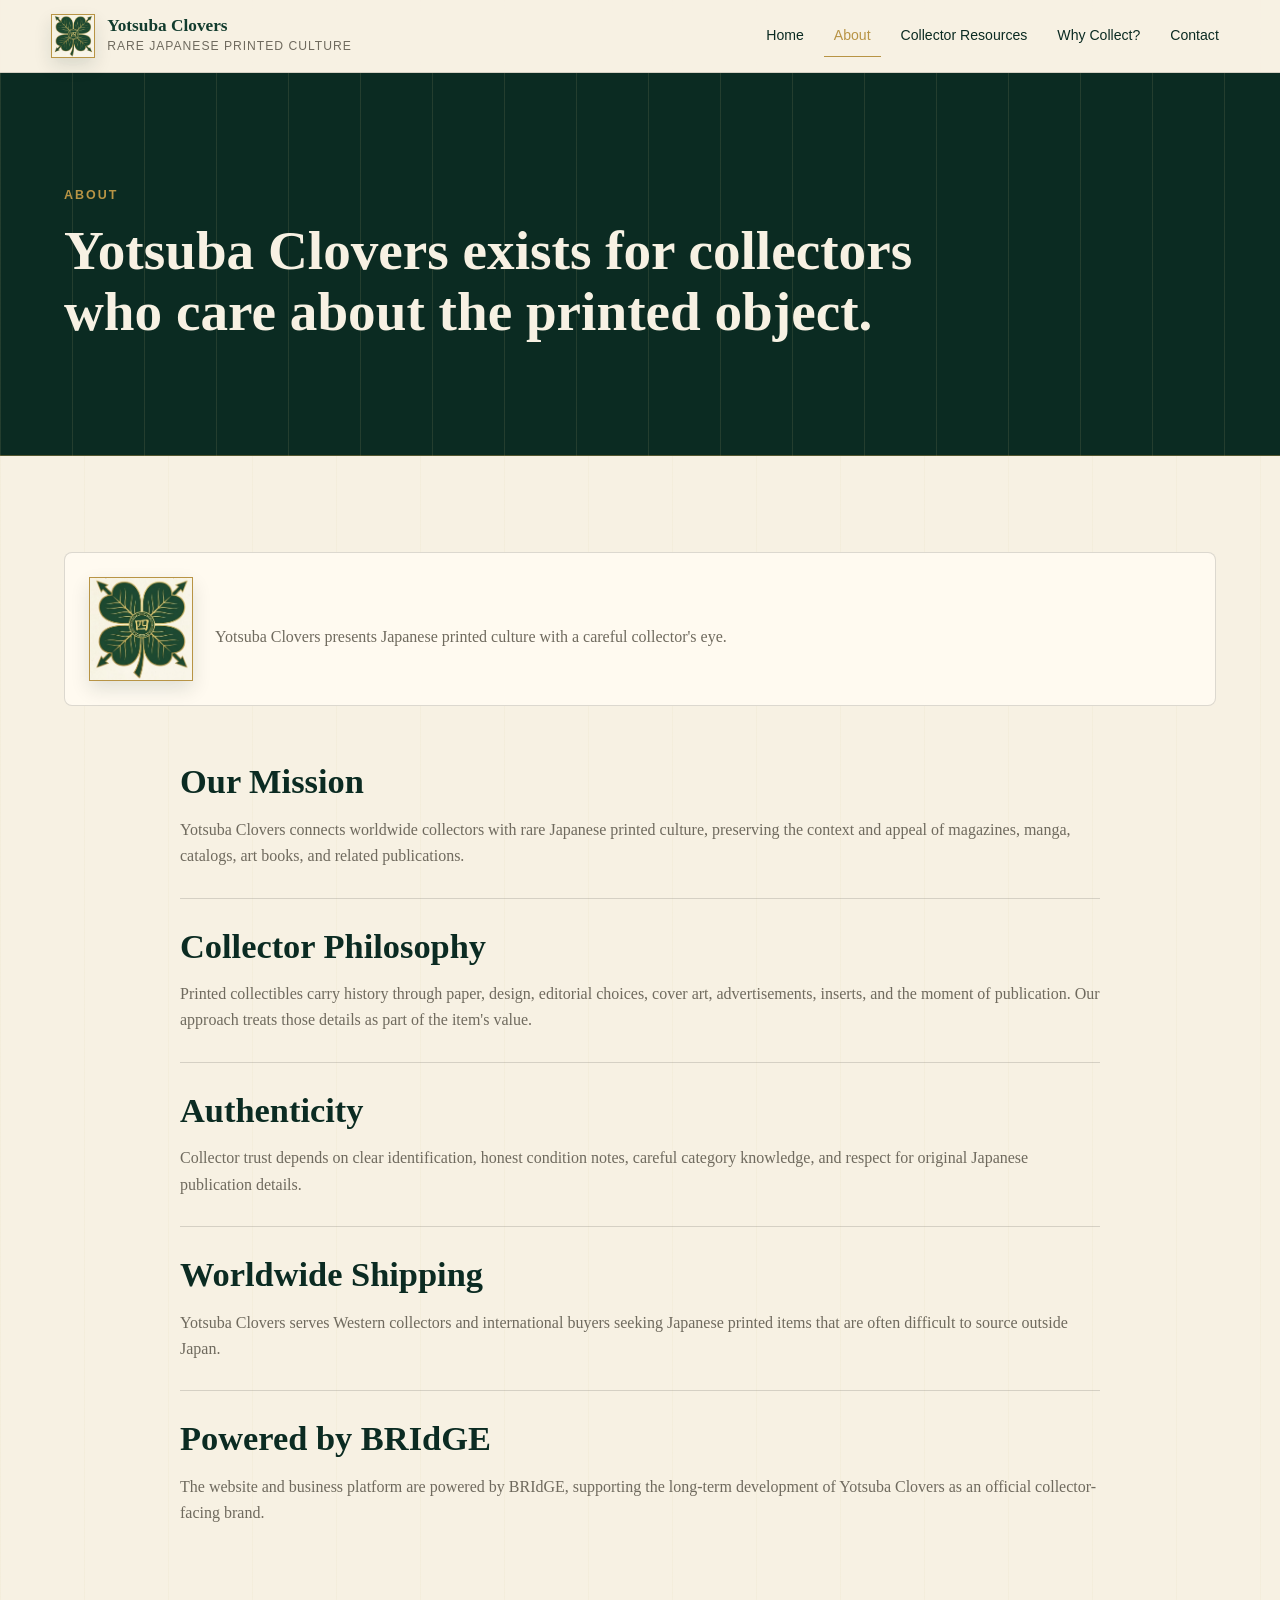
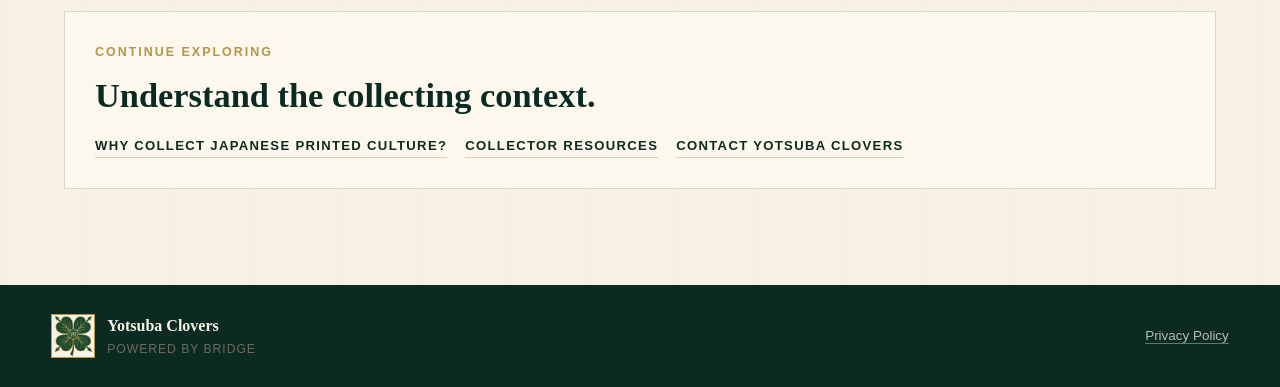
==== commit ba84fdbc: "Improve accessibility and internal linking" ====
--- a/about.html
+++ b/about.html
@@ -28,6 +28,7 @@
   </script>
 </head>
 <body>
+  <a class="skip-link" href="#main-content">Skip to main content</a>
   <header class="site-header">
     <a class="brand" href="index.html" aria-label="Yotsuba Clovers home">
       <img class="logo-frame" src="assets/logo.png" alt="">
@@ -45,7 +46,7 @@
     </nav>
   </header>
 
-  <main>
+  <main id="main-content" tabindex="-1">
     <section class="page-hero">
       <p class="eyebrow">About</p>
       <h1>Yotsuba Clovers exists for collectors who care about the printed object.</h1>
@@ -78,6 +79,15 @@
           <p>The website and business platform are powered by BRIdGE, supporting the long-term development of Yotsuba Clovers as an official collector-facing brand.</p>
         </article>
       </div>
+      <aside class="related-panel" aria-labelledby="about-related">
+        <p class="eyebrow">Continue Exploring</p>
+        <h2 id="about-related">Understand the collecting context.</h2>
+        <div class="related-links">
+          <a href="why-collect-japanese-printed-culture.html">Why Collect Japanese Printed Culture?</a>
+          <a href="collector-resources.html">Collector Resources</a>
+          <a href="contact.html">Contact Yotsuba Clovers</a>
+        </div>
+      </aside>
     </section>
   </main>
 
--- a/style.css
+++ b/style.css
@@ -32,6 +32,32 @@
   color: inherit;
 }
 
+.skip-link {
+  position: absolute;
+  left: 18px;
+  top: 12px;
+  z-index: 100;
+  padding: 10px 14px;
+  color: var(--green-ink);
+  background: var(--paper);
+  border: 1px solid var(--antique-gold);
+  transform: translateY(-160%);
+  transition: transform 180ms ease;
+}
+
+.skip-link:focus {
+  transform: translateY(0);
+}
+
+:focus-visible {
+  outline: 2px solid var(--antique-gold);
+  outline-offset: 4px;
+}
+
+main:focus {
+  outline: none;
+}
+
 .site-header {
   display: flex;
   align-items: center;
@@ -441,6 +467,29 @@
   border-bottom: 1px solid var(--line);
 }
 
+.heritage-section {
+  background:
+    linear-gradient(180deg, rgba(255, 250, 240, 0.94), rgba(238, 228, 206, 0.76)),
+    var(--ivory-deep);
+  border-bottom: 1px solid var(--line);
+}
+
+.heritage-prose {
+  position: relative;
+  padding-top: 22px;
+  border-top: 1px solid var(--line-strong);
+}
+
+.heritage-prose::before {
+  content: "";
+  display: block;
+  width: 92px;
+  height: 4px;
+  margin-bottom: 24px;
+  background:
+    linear-gradient(90deg, var(--antique-gold) 0 22px, transparent 22px 32px, var(--antique-gold) 32px 60px, transparent 60px 70px, var(--antique-gold) 70px 92px);
+}
+
 .trust-grid {
   display: grid;
   grid-template-columns: repeat(2, minmax(0, 1fr));
@@ -517,6 +566,43 @@
   border: 1px solid var(--line-strong);
 }
 
+.related-panel {
+  max-width: var(--max);
+  margin: clamp(30px, 5vw, 56px) auto 0;
+  padding: 30px;
+  background: rgba(255, 250, 240, 0.82);
+  border: 1px solid var(--line);
+}
+
+.related-panel h2 {
+  font-size: 2.15rem;
+}
+
+.related-links {
+  display: flex;
+  flex-wrap: wrap;
+  gap: 10px 18px;
+  margin-top: 20px;
+}
+
+.related-links a {
+  color: var(--green-ink);
+  font-family: Arial, sans-serif;
+  font-size: 0.82rem;
+  font-weight: 700;
+  letter-spacing: 0.1em;
+  text-decoration: none;
+  text-transform: uppercase;
+  border-bottom: 1px solid var(--line-strong);
+  transition: color 180ms ease, border-color 180ms ease;
+}
+
+.related-links a:hover,
+.related-links a:focus-visible {
+  color: var(--antique-gold);
+  border-color: currentColor;
+}
+
 .resource-feature h2 {
   color: var(--ivory);
   font-size: 2.15rem;
@@ -538,6 +624,68 @@
   text-decoration: none;
   text-transform: uppercase;
   border-bottom: 1px solid currentColor;
+}
+
+.article-links {
+  display: flex;
+  flex-wrap: wrap;
+  gap: 10px 16px;
+  margin: 28px 0 36px;
+  padding: 18px 0;
+  border-top: 1px solid var(--line-strong);
+  border-bottom: 1px solid var(--line);
+}
+
+.article-links a {
+  color: var(--green-ink);
+  font-family: Arial, sans-serif;
+  font-size: 0.78rem;
+  font-weight: 700;
+  letter-spacing: 0.1em;
+  text-decoration: none;
+  text-transform: uppercase;
+  border-bottom: 1px solid transparent;
+  transition: color 180ms ease, border-color 180ms ease;
+}
+
+.article-links a:hover,
+.article-links a:focus-visible {
+  color: var(--antique-gold);
+  border-color: currentColor;
+}
+
+.longform a {
+  color: var(--green-ink);
+  text-decoration-thickness: 1px;
+  text-underline-offset: 4px;
+}
+
+.timeline {
+  list-style: none;
+  margin: 28px 0 0;
+  padding: 0;
+  border-top: 1px solid var(--line-strong);
+}
+
+.timeline li {
+  display: grid;
+  grid-template-columns: 120px minmax(0, 1fr);
+  gap: 24px;
+  padding: 22px 0;
+  border-bottom: 1px solid var(--line);
+}
+
+.timeline time {
+  color: var(--antique-gold);
+  font-family: Arial, sans-serif;
+  font-size: 0.82rem;
+  font-weight: 700;
+  letter-spacing: 0.12em;
+  text-transform: uppercase;
+}
+
+.timeline span {
+  color: var(--muted-gray);
 }
 
 .feature-list article,
@@ -661,6 +809,11 @@
   .resource-grid {
     grid-template-columns: 1fr;
   }
+
+  .timeline li {
+    grid-template-columns: 1fr;
+    gap: 8px;
+  }
 }
 
 @media (max-width: 560px) {
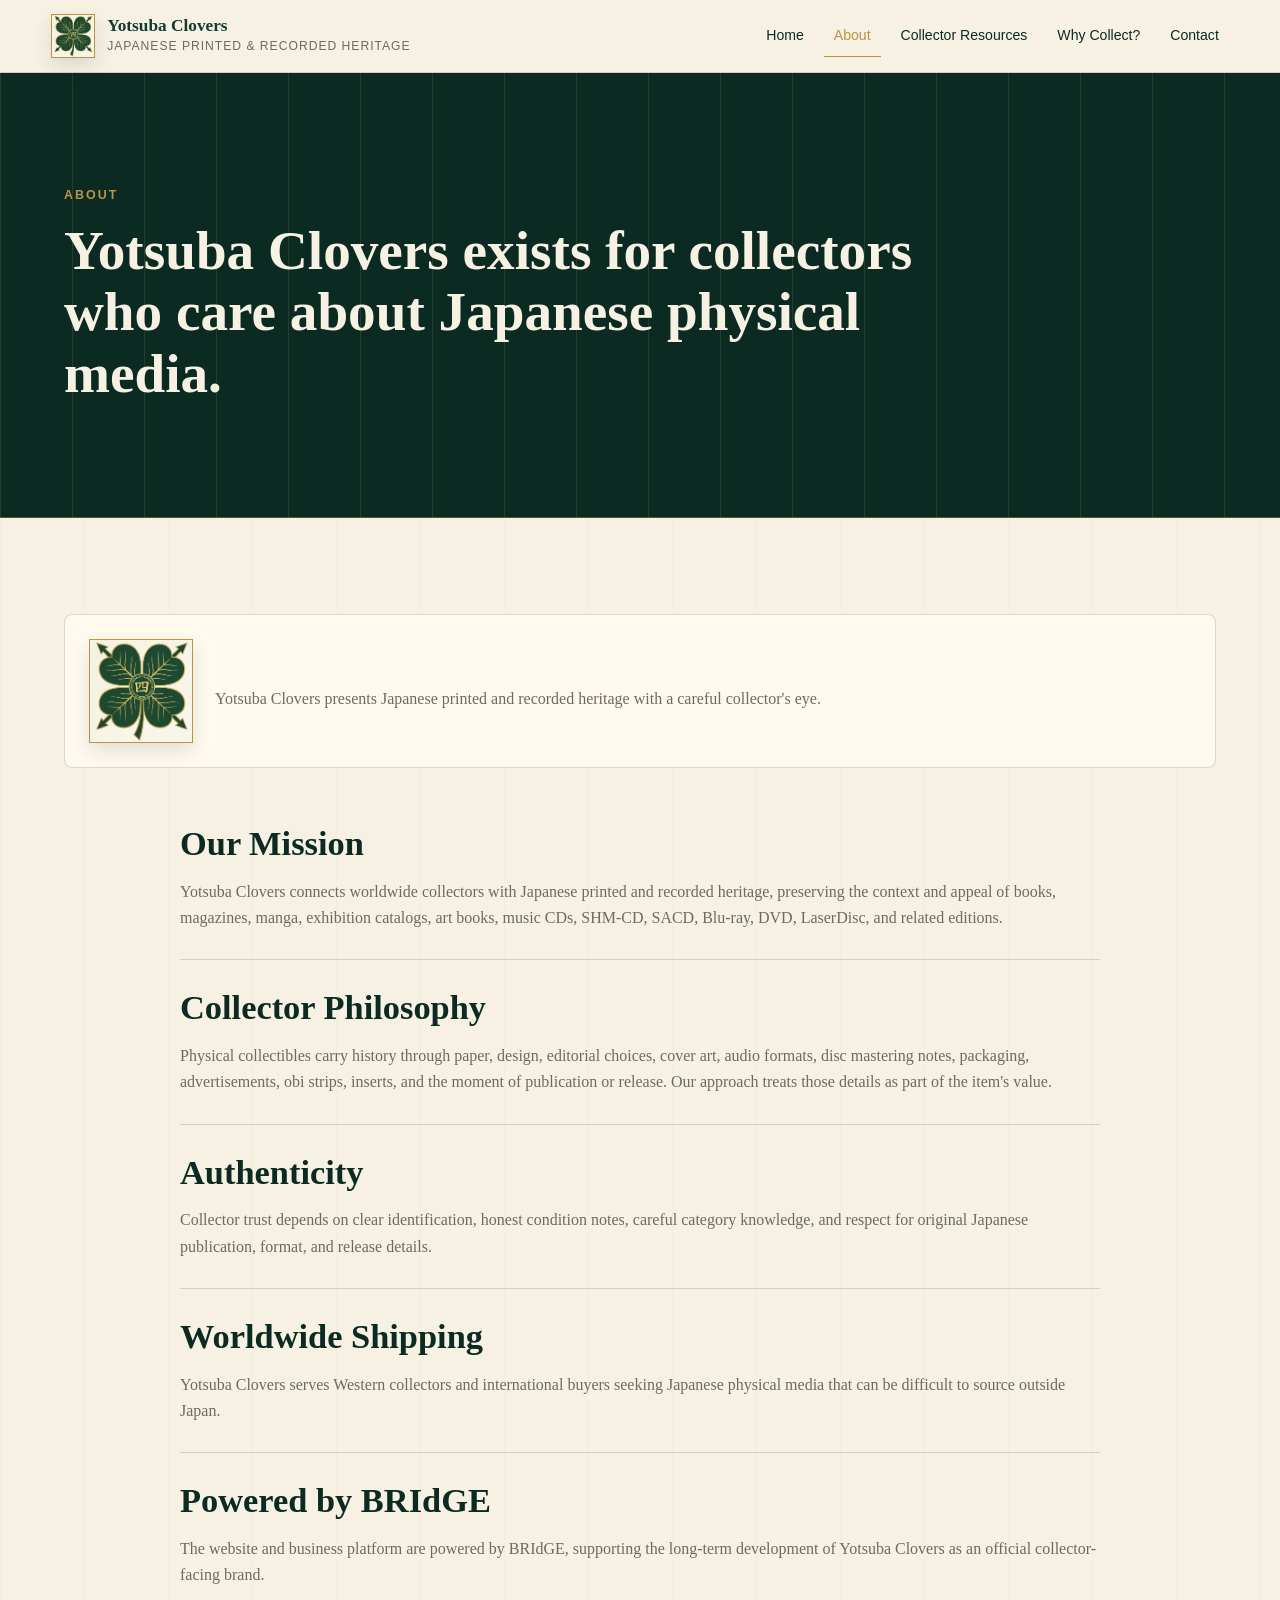
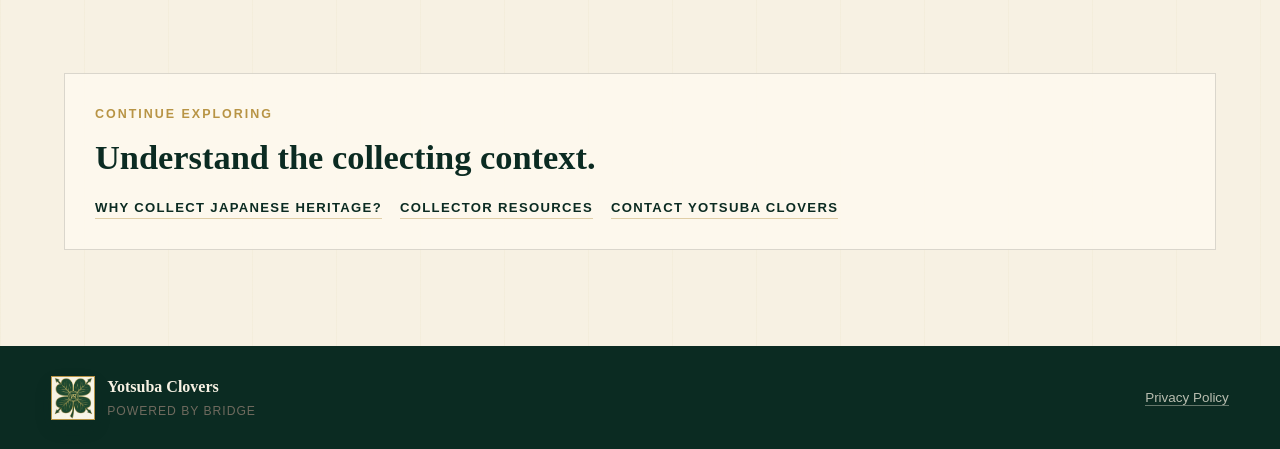
==== commit 77c2945c: "Expand brand positioning to recorded heritage" ====
--- a/about.html
+++ b/about.html
@@ -4,17 +4,17 @@
   <meta charset="UTF-8">
   <meta name="viewport" content="width=device-width, initial-scale=1.0">
   <title>About | Yotsuba Clovers</title>
-  <meta name="description" content="Learn about Yotsuba Clovers, its collector philosophy, authenticity standards, worldwide shipping focus, and BRIdGE platform foundation.">
+  <meta name="description" content="Learn about Yotsuba Clovers, its collector philosophy for Japanese printed and recorded heritage, authenticity standards, worldwide shipping focus, and BRIdGE platform foundation.">
   <link rel="canonical" href="about.html">
   <meta property="og:type" content="website">
   <meta property="og:title" content="About | Yotsuba Clovers">
-  <meta property="og:description" content="The mission and collector philosophy behind Yotsuba Clovers.">
+  <meta property="og:description" content="The mission and collector philosophy behind Yotsuba Clovers and Japanese printed and recorded heritage.">
   <meta property="og:url" content="about.html">
   <meta property="og:site_name" content="Yotsuba Clovers">
   <meta property="og:image" content="assets/hero-printed-culture.png">
   <meta name="twitter:card" content="summary_large_image">
   <meta name="twitter:title" content="About | Yotsuba Clovers">
-  <meta name="twitter:description" content="Collector philosophy, authenticity, worldwide shipping, and BRIdGE.">
+  <meta name="twitter:description" content="Collector philosophy for Japanese printed heritage, recorded media, authenticity, worldwide shipping, and BRIdGE.">
   <meta name="twitter:image" content="assets/hero-printed-culture.png">
   <link rel="icon" href="assets/logo.png" type="image/png">
   <link rel="stylesheet" href="style.css">
@@ -23,7 +23,7 @@
     "@context": "https://schema.org",
     "@type": "AboutPage",
     "name": "About Yotsuba Clovers",
-    "description": "About the mission, authenticity standards, and collector philosophy of Yotsuba Clovers."
+    "description": "About the mission, authenticity standards, and collector philosophy of Yotsuba Clovers for Japanese printed and recorded heritage."
   }
   </script>
 </head>
@@ -34,7 +34,7 @@
       <img class="logo-frame" src="assets/logo.png" alt="">
       <span>
         <span class="brand-name">Yotsuba Clovers</span>
-        <span class="brand-tagline">Rare Japanese Printed Culture</span>
+        <span class="brand-tagline">Japanese Printed &amp; Recorded Heritage</span>
       </span>
     </a>
     <nav class="site-nav" aria-label="Primary navigation">
@@ -49,30 +49,30 @@
   <main id="main-content" tabindex="-1">
     <section class="page-hero">
       <p class="eyebrow">About</p>
-      <h1>Yotsuba Clovers exists for collectors who care about the printed object.</h1>
+      <h1>Yotsuba Clovers exists for collectors who care about Japanese physical media.</h1>
     </section>
 
     <section class="section">
       <div class="about-logo-panel">
         <img class="large-logo" src="assets/logo.png" alt="Yotsuba Clovers four-leaf clover logo">
-        <p>Yotsuba Clovers presents Japanese printed culture with a careful collector's eye.</p>
+        <p>Yotsuba Clovers presents Japanese printed and recorded heritage with a careful collector's eye.</p>
       </div>
       <div class="feature-list">
         <article>
           <h2>Our Mission</h2>
-          <p>Yotsuba Clovers connects worldwide collectors with rare Japanese printed culture, preserving the context and appeal of magazines, manga, catalogs, art books, and related publications.</p>
+          <p>Yotsuba Clovers connects worldwide collectors with Japanese printed and recorded heritage, preserving the context and appeal of books, magazines, manga, exhibition catalogs, art books, music CDs, SHM-CD, SACD, Blu-ray, DVD, LaserDisc, and related editions.</p>
         </article>
         <article>
           <h2>Collector Philosophy</h2>
-          <p>Printed collectibles carry history through paper, design, editorial choices, cover art, advertisements, inserts, and the moment of publication. Our approach treats those details as part of the item's value.</p>
+          <p>Physical collectibles carry history through paper, design, editorial choices, cover art, audio formats, disc mastering notes, packaging, advertisements, obi strips, inserts, and the moment of publication or release. Our approach treats those details as part of the item's value.</p>
         </article>
         <article>
           <h2>Authenticity</h2>
-          <p>Collector trust depends on clear identification, honest condition notes, careful category knowledge, and respect for original Japanese publication details.</p>
+          <p>Collector trust depends on clear identification, honest condition notes, careful category knowledge, and respect for original Japanese publication, format, and release details.</p>
         </article>
         <article>
           <h2>Worldwide Shipping</h2>
-          <p>Yotsuba Clovers serves Western collectors and international buyers seeking Japanese printed items that are often difficult to source outside Japan.</p>
+          <p>Yotsuba Clovers serves Western collectors and international buyers seeking Japanese physical media that can be difficult to source outside Japan.</p>
         </article>
         <article>
           <h2>Powered by BRIdGE</h2>
@@ -83,7 +83,7 @@
         <p class="eyebrow">Continue Exploring</p>
         <h2 id="about-related">Understand the collecting context.</h2>
         <div class="related-links">
-          <a href="why-collect-japanese-printed-culture.html">Why Collect Japanese Printed Culture?</a>
+          <a href="why-collect-japanese-printed-culture.html">Why Collect Japanese Heritage?</a>
           <a href="collector-resources.html">Collector Resources</a>
           <a href="contact.html">Contact Yotsuba Clovers</a>
         </div>
--- a/style.css
+++ b/style.css
@@ -424,6 +424,139 @@
   font-size: 1.45rem;
 }
 
+.contact-section {
+  background:
+    linear-gradient(180deg, rgba(255, 250, 240, 0.94), rgba(247, 241, 227, 0.92)),
+    var(--paper);
+}
+
+.contact-layout {
+  display: grid;
+  grid-template-columns: minmax(0, 1.35fr) minmax(280px, 0.65fr);
+  gap: 1px;
+  max-width: var(--max);
+  margin: 0 auto;
+  background: var(--line-strong);
+  border: 1px solid var(--line-strong);
+  box-shadow: var(--shadow);
+}
+
+.contact-form,
+.contact-note,
+.success-panel {
+  background: var(--paper);
+}
+
+.contact-form {
+  display: grid;
+  grid-template-columns: repeat(2, minmax(0, 1fr));
+  gap: 22px;
+  padding: clamp(24px, 4vw, 40px);
+}
+
+.form-row {
+  display: grid;
+  gap: 8px;
+}
+
+.form-row-full,
+.form-submit {
+  grid-column: 1 / -1;
+}
+
+.contact-form label {
+  color: var(--green-ink);
+  font-family: Arial, sans-serif;
+  font-size: 0.78rem;
+  font-weight: 700;
+  letter-spacing: 0.12em;
+  text-transform: uppercase;
+}
+
+.contact-form input,
+.contact-form select,
+.contact-form textarea {
+  width: 100%;
+  border: 1px solid var(--line);
+  background: rgba(247, 241, 227, 0.58);
+  color: var(--dark-gray);
+  font: inherit;
+  padding: 13px 14px;
+  transition: border-color 180ms ease, background-color 180ms ease, box-shadow 180ms ease;
+}
+
+.contact-form textarea {
+  resize: vertical;
+  min-height: 180px;
+}
+
+.contact-form input:focus,
+.contact-form select:focus,
+.contact-form textarea:focus {
+  border-color: var(--antique-gold);
+  background: #fffdf6;
+  box-shadow: 0 0 0 3px rgba(184, 148, 69, 0.16);
+  outline: none;
+}
+
+.form-honey {
+  display: none;
+}
+
+.form-submit {
+  justify-self: start;
+  border: 1px solid var(--antique-gold);
+  background: var(--green-ink);
+  color: var(--ivory);
+  cursor: pointer;
+  font-family: Arial, sans-serif;
+  font-size: 0.82rem;
+  font-weight: 700;
+  letter-spacing: 0.12em;
+  padding: 14px 22px;
+  text-transform: uppercase;
+  transition: background-color 180ms ease, color 180ms ease, transform 180ms ease;
+}
+
+.form-submit:hover,
+.form-submit:focus-visible {
+  background: var(--antique-gold);
+  color: var(--green-ink);
+  transform: translateY(-2px);
+}
+
+.contact-note {
+  padding: clamp(24px, 4vw, 40px);
+}
+
+.contact-note h2 {
+  font-size: 2.15rem;
+}
+
+.contact-note ul {
+  margin: 24px 0;
+  padding: 0;
+  list-style: none;
+  border-top: 1px solid var(--line);
+}
+
+.contact-note li {
+  padding: 12px 0;
+  color: var(--green-ink);
+  border-bottom: 1px solid var(--line);
+}
+
+.contact-note p:not(.eyebrow),
+.success-panel p:not(.eyebrow) {
+  color: var(--muted-gray);
+}
+
+.success-panel {
+  padding: clamp(28px, 5vw, 46px);
+  border: 1px solid var(--line-strong);
+  box-shadow: var(--shadow);
+}
+
 .card-mark {
   position: absolute;
   right: 24px;
@@ -774,6 +907,7 @@
   .section-grid,
   .collection-grid,
   .contact-grid,
+  .contact-layout,
   .story-grid,
   .showcase-grid,
   .future-grid,
@@ -814,6 +948,10 @@
     grid-template-columns: 1fr;
     gap: 8px;
   }
+
+  .contact-form {
+    grid-template-columns: 1fr;
+  }
 }
 
 @media (max-width: 560px) {
